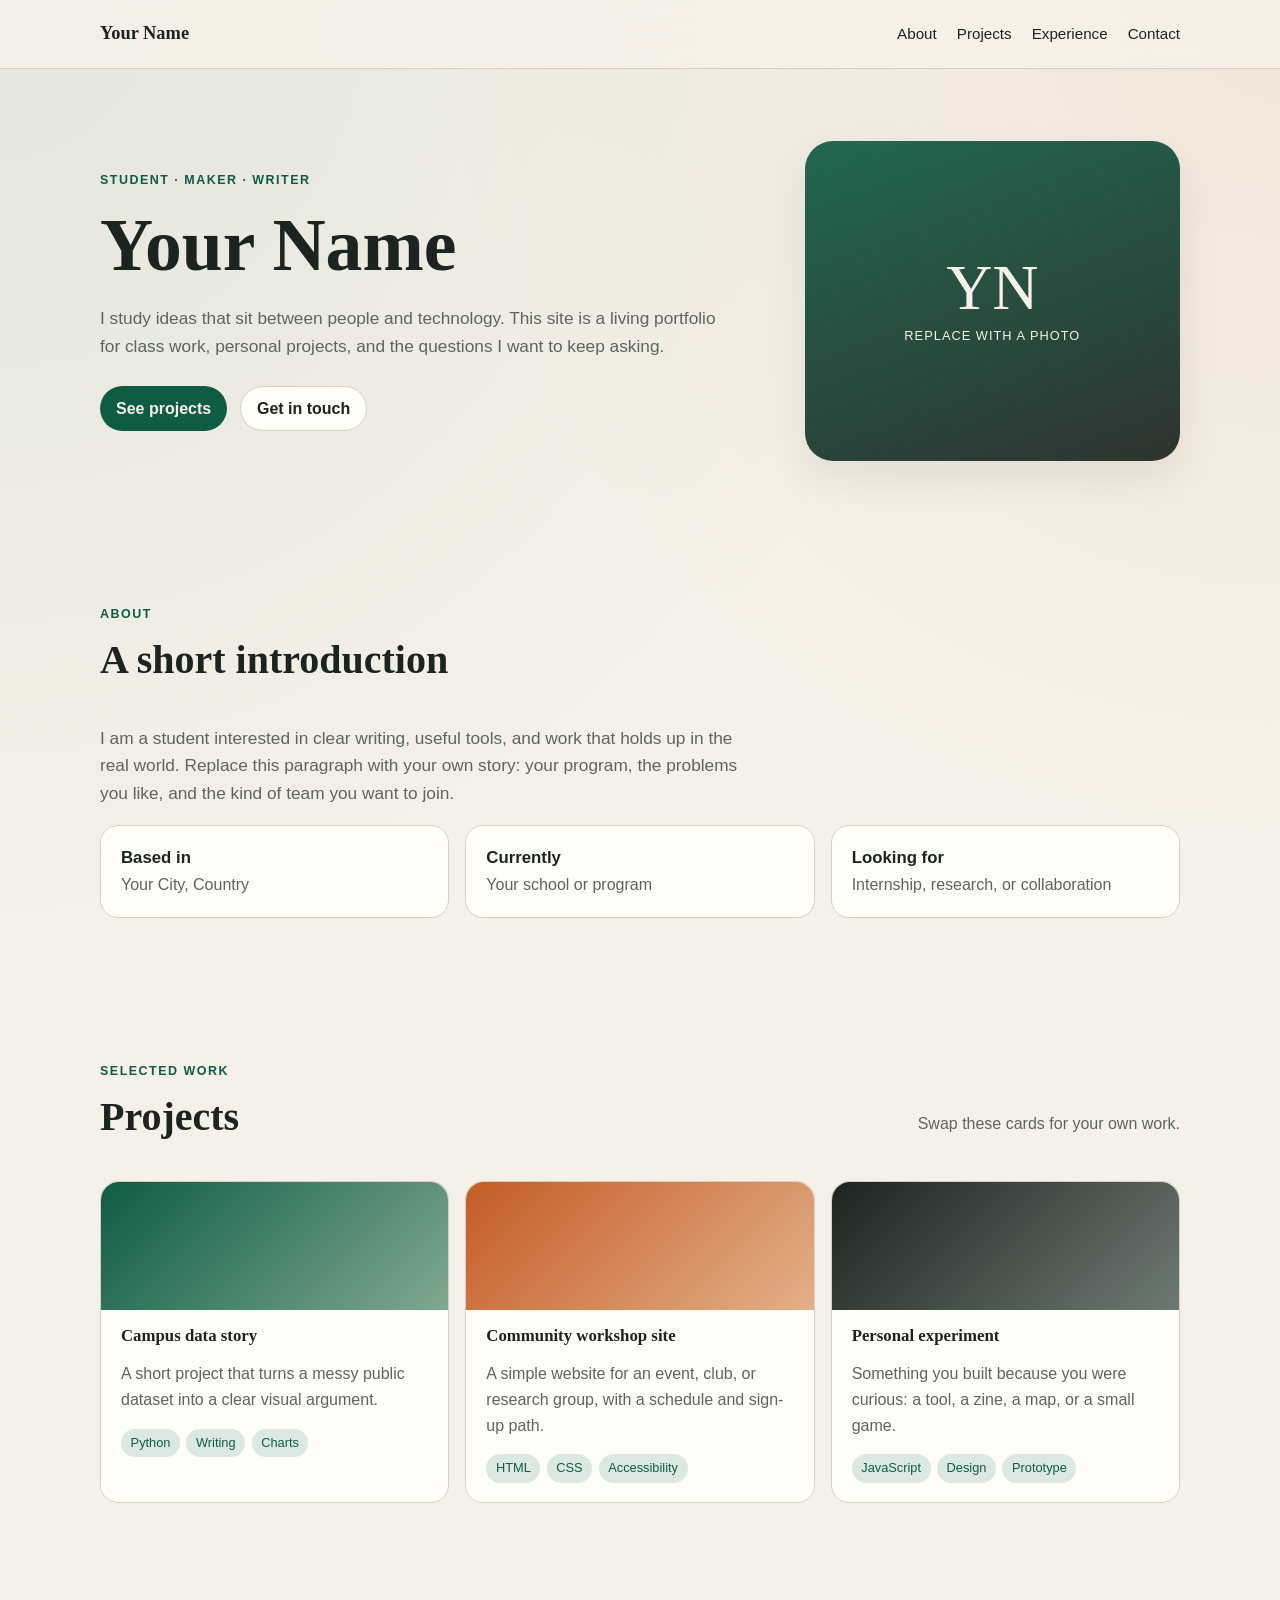
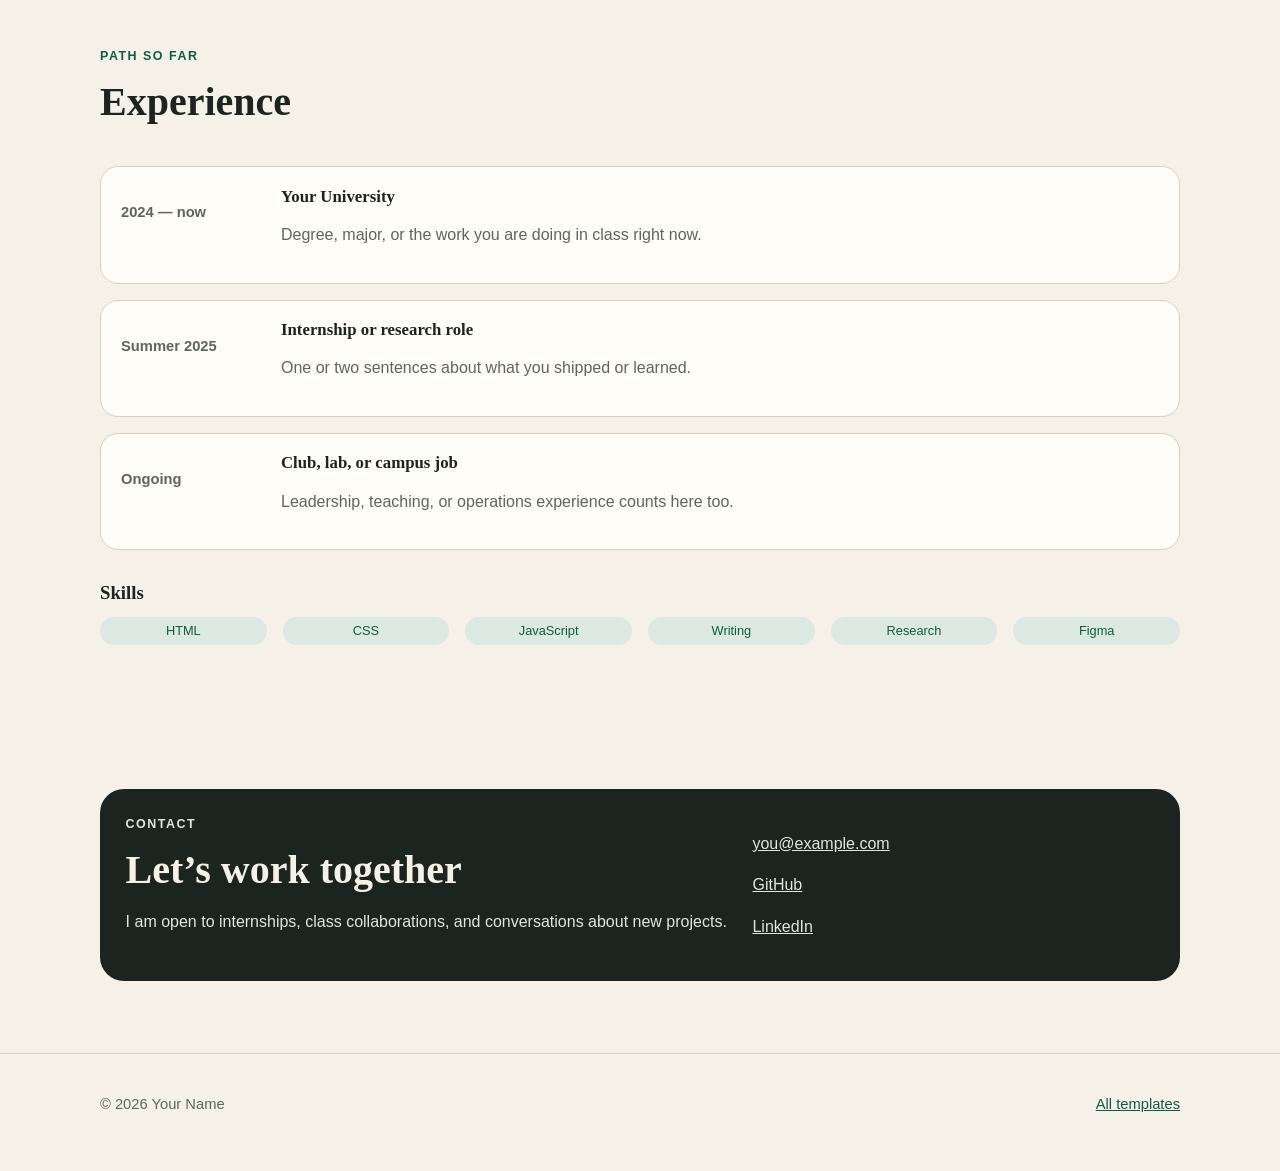
==== templates/editorial/index.html @ d3eb92d6 "Initial commit" ====
<!DOCTYPE html>
<html lang="en">
  <head>
    <meta charset="utf-8" />
    <meta name="viewport" content="width=device-width, initial-scale=1" />
    <!-- TODO: Replace "Your Name" and the description with your own details. -->
    <title>Your Name — Student Portfolio</title>
    <meta
      name="description"
      content="Personal website of Your Name, a student building projects in design, data, and the web."
    />
    <meta name="author" content="Your Name" />
    <meta name="robots" content="index, follow" />
    <link rel="canonical" href="https://YOUR-USERNAME.github.io/" />

    <meta property="og:type" content="website" />
    <meta property="og:title" content="Your Name — Student Portfolio" />
    <meta
      property="og:description"
      content="Projects, experience, and ways to get in touch."
    />
    <meta property="og:url" content="https://YOUR-USERNAME.github.io/" />
    <meta
      property="og:image"
      content="https://YOUR-USERNAME.github.io/assets/images/og-image.svg"
    />
    <meta name="twitter:card" content="summary_large_image" />
    <meta name="twitter:title" content="Your Name — Student Portfolio" />
    <meta
      name="twitter:description"
      content="Projects, experience, and ways to get in touch."
    />

    <link rel="icon" href="assets/images/favicon.svg" type="image/svg+xml" />
    <link rel="stylesheet" href="assets/css/styles.css" />
    <script src="/site-config.js"></script>
    <script src="/assets/js/apply-site-url.js"></script>

    <script type="application/ld+json">
      {
        "@context": "https://schema.org",
        "@type": "Person",
        "name": "Your Name",
        "url": "https://YOUR-USERNAME.github.io/",
        "jobTitle": "Student",
        "email": "mailto:you@example.com",
        "sameAs": [
          "https://github.com/YOUR-USERNAME",
          "https://www.linkedin.com/in/your-profile"
        ]
      }
    </script>
  </head>
  <body>
    <a class="skip-link" href="#main">Skip to content</a>

    <header class="site-header">
      <div class="wrap header-inner">
        <a class="logo" href="#top">Your Name</a>
        <button
          class="nav-toggle"
          type="button"
          data-nav-toggle
          aria-expanded="false"
          aria-controls="site-nav"
        >
          Menu
        </button>
        <nav id="site-nav" class="site-nav" data-nav aria-label="Primary">
          <a href="#about">About</a>
          <a href="#projects">Projects</a>
          <a href="#experience">Experience</a>
          <a href="#contact">Contact</a>
        </nav>
      </div>
    </header>

    <main id="main">
      <section class="wrap hero" id="top">
        <div>
          <p class="eyebrow">Student · Maker · Writer</p>
          <!-- TODO: Put your name and a one-line introduction here. -->
          <h1>Your Name</h1>
          <p class="lede">
            I study ideas that sit between people and technology. This site is a
            living portfolio for class work, personal projects, and the questions
            I want to keep asking.
          </p>
          <div class="hero-actions">
            <a class="button" href="#projects">See projects</a>
            <a class="button-secondary" href="#contact">Get in touch</a>
          </div>
        </div>
        <div class="portrait" aria-hidden="true">
          <div>
            <div class="portrait-mark">YN</div>
            <p>Replace with a photo</p>
          </div>
        </div>
      </section>

      <section class="wrap section" id="about">
        <div class="section-heading">
          <div>
            <p class="eyebrow">About</p>
            <h2>A short introduction</h2>
          </div>
        </div>
        <p class="section-intro">
          <!-- TODO: Write 2–4 sentences about who you are, what you study, and what you care about. -->
          I am a student interested in clear writing, useful tools, and work that
          holds up in the real world. Replace this paragraph with your own story:
          your program, the problems you like, and the kind of team you want to
          join.
        </p>
        <div class="facts">
          <article class="fact">
            <strong>Based in</strong>
            <span>Your City, Country</span>
          </article>
          <article class="fact">
            <strong>Currently</strong>
            <span>Your school or program</span>
          </article>
          <article class="fact">
            <strong>Looking for</strong>
            <span>Internship, research, or collaboration</span>
          </article>
        </div>
      </section>

      <section class="wrap section" id="projects">
        <div class="section-heading">
          <div>
            <p class="eyebrow">Selected work</p>
            <h2>Projects</h2>
          </div>
          <p class="muted">Swap these cards for your own work.</p>
        </div>
        <div class="cards">
          <article class="card">
            <div class="card-media one" aria-hidden="true"></div>
            <h3>Campus data story</h3>
            <p>
              A short project that turns a messy public dataset into a clear
              visual argument.
            </p>
            <ul class="tags">
              <li>Python</li>
              <li>Writing</li>
              <li>Charts</li>
            </ul>
          </article>
          <article class="card">
            <div class="card-media two" aria-hidden="true"></div>
            <h3>Community workshop site</h3>
            <p>
              A simple website for an event, club, or research group, with a
              schedule and sign-up path.
            </p>
            <ul class="tags">
              <li>HTML</li>
              <li>CSS</li>
              <li>Accessibility</li>
            </ul>
          </article>
          <article class="card">
            <div class="card-media three" aria-hidden="true"></div>
            <h3>Personal experiment</h3>
            <p>
              Something you built because you were curious: a tool, a zine, a
              map, or a small game.
            </p>
            <ul class="tags">
              <li>JavaScript</li>
              <li>Design</li>
              <li>Prototype</li>
            </ul>
          </article>
        </div>
      </section>

      <section class="wrap section" id="experience">
        <div class="section-heading">
          <div>
            <p class="eyebrow">Path so far</p>
            <h2>Experience</h2>
          </div>
        </div>
        <div class="timeline">
          <article class="timeline-item">
            <p class="when">2024 — now</p>
            <div>
              <h3>Your University</h3>
              <p>Degree, major, or the work you are doing in class right now.</p>
            </div>
          </article>
          <article class="timeline-item">
            <p class="when">Summer 2025</p>
            <div>
              <h3>Internship or research role</h3>
              <p>One or two sentences about what you shipped or learned.</p>
            </div>
          </article>
          <article class="timeline-item">
            <p class="when">Ongoing</p>
            <div>
              <h3>Club, lab, or campus job</h3>
              <p>Leadership, teaching, or operations experience counts here too.</p>
            </div>
          </article>
        </div>
        <h3 style="margin-top: 2rem">Skills</h3>
        <div class="chips" aria-label="Skills">
          <span>HTML</span>
          <span>CSS</span>
          <span>JavaScript</span>
          <span>Writing</span>
          <span>Research</span>
          <span>Figma</span>
        </div>
      </section>

      <section class="wrap section" id="contact">
        <div class="contact-panel">
          <div>
            <p class="eyebrow">Contact</p>
            <h2>Let’s work together</h2>
            <p>
              <!-- TODO: Replace these links with your real email, GitHub, and LinkedIn. -->
              I am open to internships, class collaborations, and conversations
              about new projects.
            </p>
          </div>
          <div>
            <p><a href="mailto:you@example.com">you@example.com</a></p>
            <p><a href="https://github.com/YOUR-USERNAME">GitHub</a></p>
            <p><a href="https://www.linkedin.com/in/your-profile">LinkedIn</a></p>
          </div>
        </div>
      </section>
    </main>

    <footer class="site-footer">
      <div class="wrap footer-inner">
        <p>© <span data-year>2026</span> Your Name</p>
        <p><a href="/gallery/">All templates</a></p>
      </div>
    </footer>

    <script src="assets/js/main.js"></script>
  </body>
</html>
---- templates/editorial/assets/css/styles.css ----
:root {
  --bg: #f6f1e8;
  --bg-elevated: #fffdf8;
  --ink: #1c241f;
  --muted: #5c665f;
  --line: #d8cfc0;
  --accent: #0f5c45;
  --accent-soft: #dce8e2;
  --highlight: #c45c26;
  --shadow: 0 18px 40px rgba(28, 36, 31, 0.08);
  --radius: 18px;
  --max: 1080px;
  --serif: "Iowan Old Style", "Palatino Linotype", Palatino, "Times New Roman", serif;
  --sans: "Avenir Next", "Segoe UI", "Helvetica Neue", sans-serif;
}

*,
*::before,
*::after {
  box-sizing: border-box;
}

html {
  scroll-behavior: smooth;
}

body {
  margin: 0;
  color: var(--ink);
  background:
    radial-gradient(circle at top left, rgba(15, 92, 69, 0.08), transparent 32%),
    radial-gradient(circle at top right, rgba(196, 92, 38, 0.08), transparent 28%),
    var(--bg);
  font-family: var(--sans);
  line-height: 1.6;
}

img {
  max-width: 100%;
  display: block;
}

a {
  color: var(--accent);
}

a:hover {
  color: var(--highlight);
}

.skip-link {
  position: absolute;
  left: 1rem;
  top: -3rem;
  z-index: 20;
  padding: 0.6rem 0.9rem;
  background: var(--ink);
  color: var(--bg);
  text-decoration: none;
}

.skip-link:focus {
  top: 1rem;
}

.wrap {
  width: min(var(--max), calc(100% - 2rem));
  margin-inline: auto;
}

.site-header {
  position: sticky;
  top: 0;
  z-index: 10;
  backdrop-filter: blur(16px);
  background: rgba(246, 241, 232, 0.88);
  border-bottom: 1px solid var(--line);
}

.header-inner {
  display: flex;
  align-items: center;
  justify-content: space-between;
  gap: 1rem;
  min-height: 4.25rem;
}

.logo {
  color: var(--ink);
  text-decoration: none;
  font-family: var(--serif);
  font-size: 1.15rem;
  font-weight: 700;
}

.nav-toggle {
  display: none;
  border: 1px solid var(--line);
  background: var(--bg-elevated);
  color: var(--ink);
  border-radius: 999px;
  padding: 0.45rem 0.8rem;
  font: inherit;
}

.site-nav {
  display: flex;
  gap: 1.25rem;
}

.site-nav a {
  color: var(--ink);
  text-decoration: none;
  font-size: 0.95rem;
}

.site-nav a:hover,
.site-nav a:focus-visible {
  color: var(--accent);
}

.hero,
.section {
  padding: 4.5rem 0;
}

.hero {
  display: grid;
  grid-template-columns: 1.4fr 0.8fr;
  gap: 3rem;
  align-items: center;
}

.eyebrow {
  margin: 0 0 0.75rem;
  color: var(--accent);
  letter-spacing: 0.12em;
  text-transform: uppercase;
  font-size: 0.78rem;
  font-weight: 700;
}

h1,
h2,
h3 {
  font-family: var(--serif);
  line-height: 1.15;
  margin: 0 0 0.8rem;
}

h1 {
  font-size: clamp(2.6rem, 6vw, 4.6rem);
}

h2 {
  font-size: clamp(1.8rem, 4vw, 2.5rem);
}

.lede,
.section-intro {
  max-width: 40rem;
  color: var(--muted);
  font-size: 1.08rem;
}

.hero-actions {
  display: flex;
  flex-wrap: wrap;
  gap: 0.8rem;
  margin-top: 1.6rem;
}

.button,
.button-secondary {
  display: inline-flex;
  align-items: center;
  justify-content: center;
  min-height: 2.7rem;
  padding: 0.55rem 1rem;
  border-radius: 999px;
  text-decoration: none;
  font-weight: 600;
}

.button {
  background: var(--accent);
  color: #f6f1e8;
}

.button:hover {
  background: #0b4635;
  color: #f6f1e8;
}

.button-secondary {
  border: 1px solid var(--line);
  color: var(--ink);
  background: var(--bg-elevated);
}

.portrait {
  min-height: 320px;
  border-radius: 28px;
  background:
    linear-gradient(160deg, rgba(15, 92, 69, 0.92), rgba(28, 36, 31, 0.92)),
    repeating-linear-gradient(
      -32deg,
      transparent,
      transparent 12px,
      rgba(246, 241, 232, 0.08) 12px,
      rgba(246, 241, 232, 0.08) 13px
    );
  color: #f6f1e8;
  display: grid;
  place-items: center;
  text-align: center;
  box-shadow: var(--shadow);
}

.portrait-mark {
  font-family: var(--serif);
  font-size: 4rem;
  line-height: 1;
}

.portrait p {
  margin: 0.4rem 0 0;
  letter-spacing: 0.08em;
  text-transform: uppercase;
  font-size: 0.8rem;
}

.section-heading {
  display: flex;
  justify-content: space-between;
  gap: 1rem;
  align-items: end;
  margin-bottom: 1.8rem;
}

.facts,
.cards,
.chips {
  display: grid;
  gap: 1rem;
}

.facts {
  grid-template-columns: repeat(3, 1fr);
}

.fact,
.card,
.timeline-item {
  background: var(--bg-elevated);
  border: 1px solid var(--line);
  border-radius: var(--radius);
  padding: 1.2rem 1.25rem;
}

.fact strong,
.card h3,
.timeline-item h3 {
  display: block;
  font-size: 1.05rem;
}

.fact span,
.muted,
.card p,
.timeline-item p {
  color: var(--muted);
}

.cards {
  grid-template-columns: repeat(3, 1fr);
}

.card-media {
  height: 8rem;
  margin: -1.2rem -1.25rem 1rem;
  border-radius: var(--radius) var(--radius) 0 0;
}

.card-media.one {
  background: linear-gradient(135deg, #0f5c45, #7fa98f);
}

.card-media.two {
  background: linear-gradient(135deg, #c45c26, #e3b089);
}

.card-media.three {
  background: linear-gradient(135deg, #1c241f, #6d7a72);
}

.tags {
  display: flex;
  flex-wrap: wrap;
  gap: 0.4rem;
  margin: 0.8rem 0 0;
  padding: 0;
  list-style: none;
}

.tags li,
.chips span {
  padding: 0.25rem 0.6rem;
  border-radius: 999px;
  background: var(--accent-soft);
  color: var(--accent);
  font-size: 0.8rem;
}

.chips {
  grid-template-columns: repeat(auto-fit, minmax(8rem, 1fr));
}

.chips span {
  text-align: center;
}

.timeline {
  display: grid;
  gap: 1rem;
}

.timeline-item {
  display: grid;
  grid-template-columns: 9rem 1fr;
  gap: 1rem;
}

.when {
  color: var(--accent);
  font-weight: 700;
  font-size: 0.92rem;
}

.contact-panel {
  display: grid;
  grid-template-columns: 1.2fr 0.8fr;
  gap: 1.5rem;
  padding: 1.6rem;
  border-radius: 24px;
  background: var(--ink);
  color: #f6f1e8;
}

.contact-panel p,
.contact-panel a {
  color: #dce8e2;
}

.site-footer {
  border-top: 1px solid var(--line);
  padding: 1.5rem 0 2.5rem;
  color: var(--muted);
  font-size: 0.92rem;
}

.footer-inner {
  display: flex;
  justify-content: space-between;
  gap: 1rem;
}

.missing {
  min-height: 70vh;
  display: grid;
  align-content: center;
}

:focus-visible {
  outline: 3px solid var(--highlight);
  outline-offset: 3px;
}

@media (max-width: 860px) {
  .nav-toggle {
    display: inline-flex;
  }

  .site-nav {
    display: none;
    position: absolute;
    top: 4.25rem;
    right: 1rem;
    left: 1rem;
    padding: 1rem;
    flex-direction: column;
    background: var(--bg-elevated);
    border: 1px solid var(--line);
    border-radius: 16px;
    box-shadow: var(--shadow);
  }

  .site-nav.is-open {
    display: flex;
  }

  .hero,
  .facts,
  .cards,
  .timeline-item,
  .contact-panel,
  .footer-inner,
  .section-heading {
    grid-template-columns: 1fr;
    display: grid;
  }

  .hero,
  .section {
    padding: 3rem 0;
  }

  .footer-inner {
    gap: 0.4rem;
  }
}
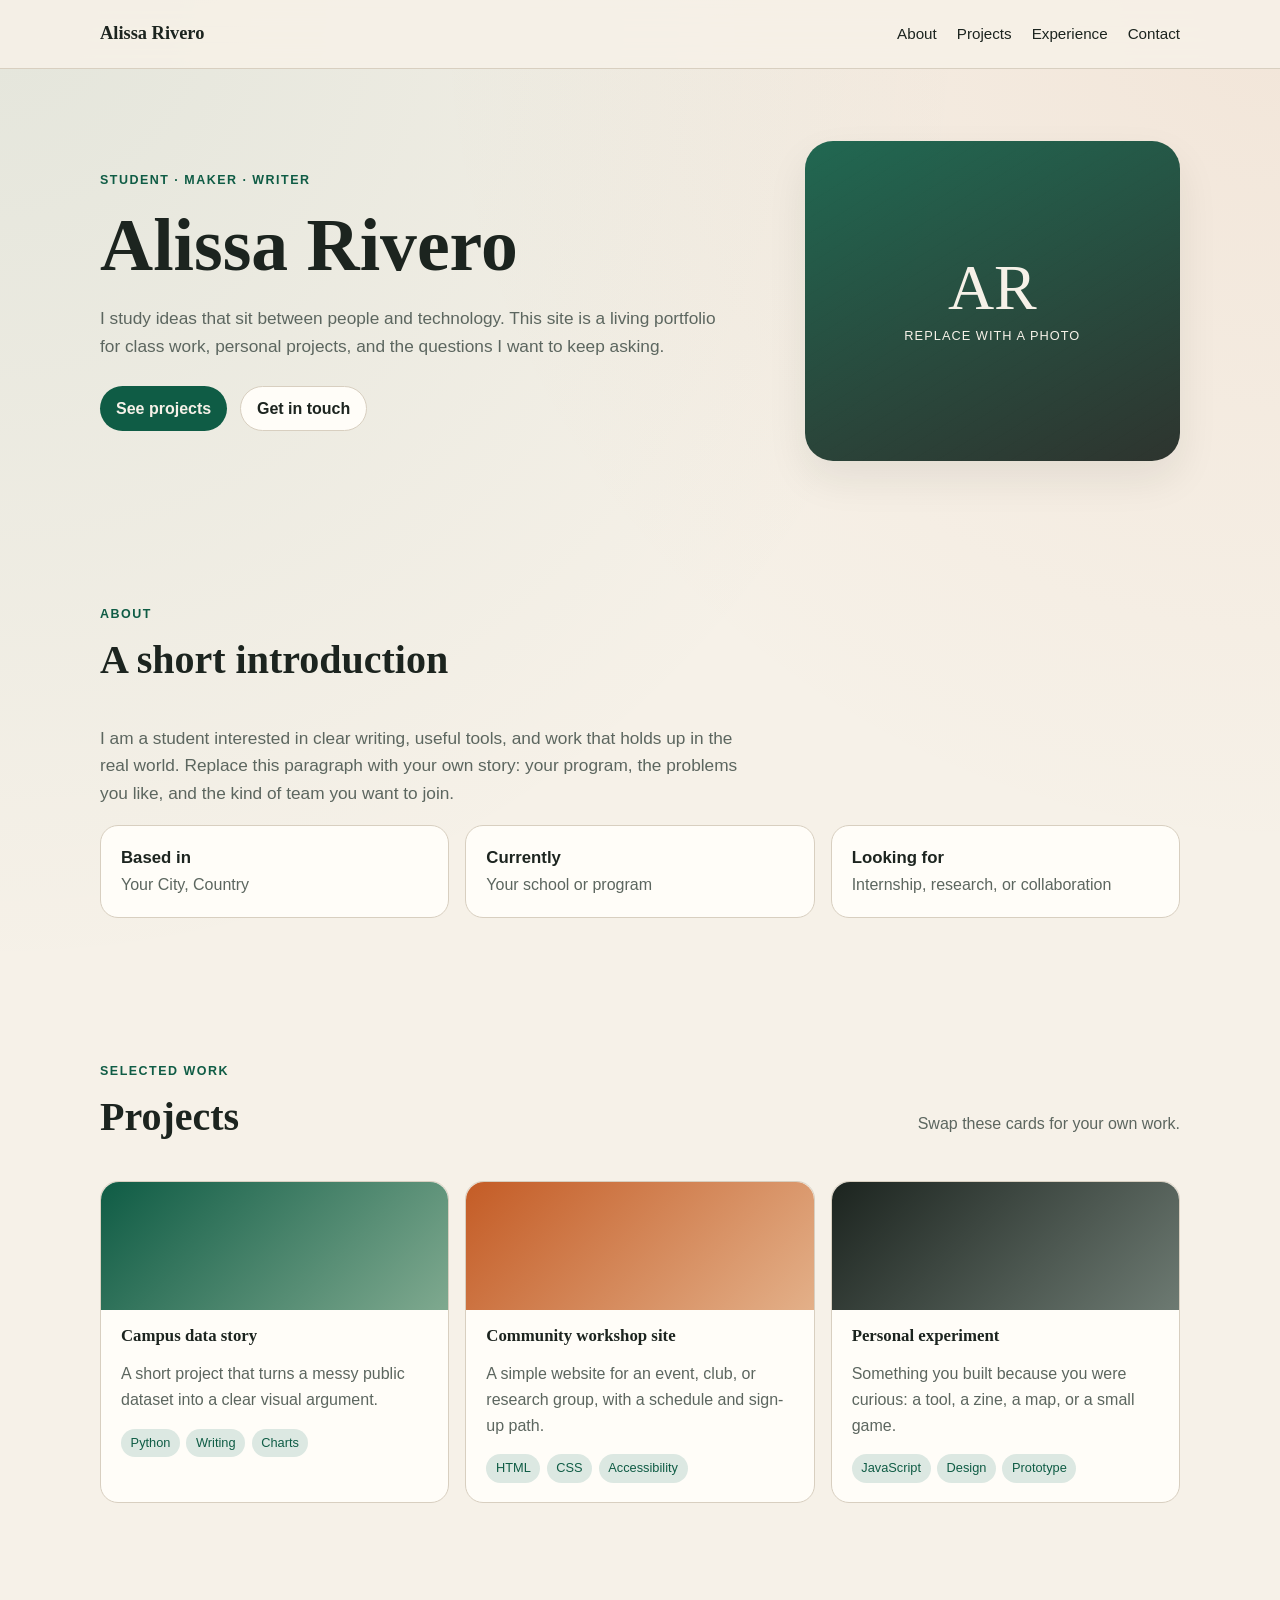
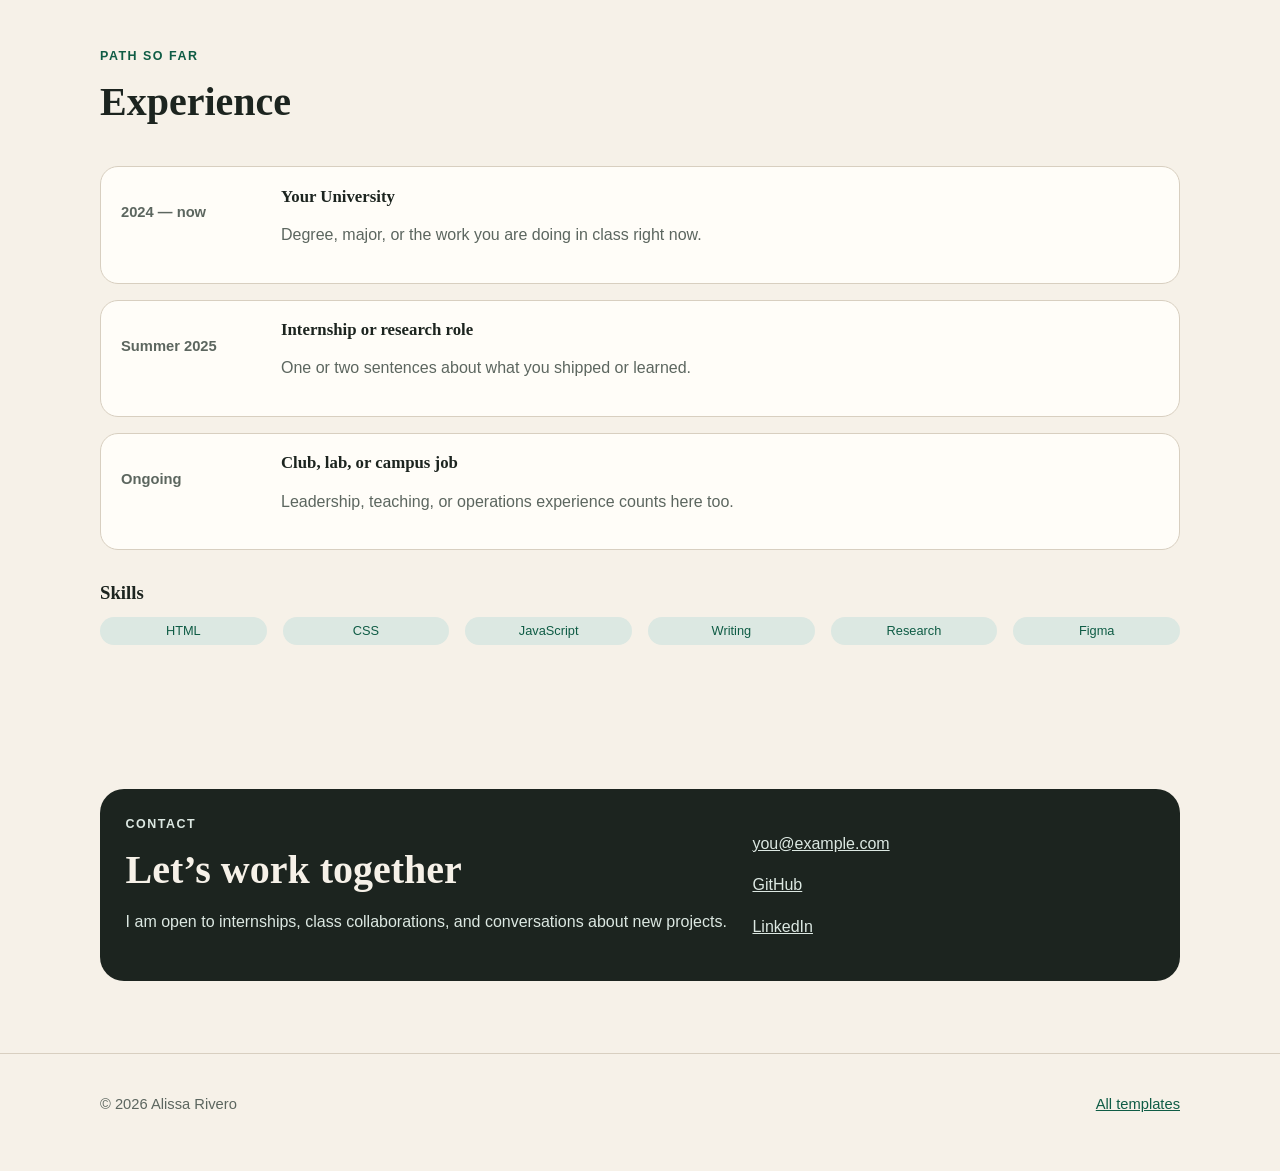
==== commit 62487ba0: "Add a looping underwater background video and Alissa Rivero's name across the site. Co-authored-by: " ====
--- a/templates/editorial/index.html
+++ b/templates/editorial/index.html
@@ -3,18 +3,17 @@
   <head>
     <meta charset="utf-8" />
     <meta name="viewport" content="width=device-width, initial-scale=1" />
-    <!-- TODO: Replace "Your Name" and the description with your own details. -->
-    <title>Your Name — Student Portfolio</title>
+    <title>Alissa Rivero — Student Portfolio</title>
     <meta
       name="description"
-      content="Personal website of Your Name, a student building projects in design, data, and the web."
-    />
-    <meta name="author" content="Your Name" />
+      content="Personal website of Alissa Rivero, a student building projects in design, data, and the web."
+    />
+    <meta name="author" content="Alissa Rivero" />
     <meta name="robots" content="index, follow" />
     <link rel="canonical" href="https://YOUR-USERNAME.github.io/" />
 
     <meta property="og:type" content="website" />
-    <meta property="og:title" content="Your Name — Student Portfolio" />
+    <meta property="og:title" content="Alissa Rivero — Student Portfolio" />
     <meta
       property="og:description"
       content="Projects, experience, and ways to get in touch."
@@ -25,7 +24,7 @@
       content="https://YOUR-USERNAME.github.io/assets/images/og-image.svg"
     />
     <meta name="twitter:card" content="summary_large_image" />
-    <meta name="twitter:title" content="Your Name — Student Portfolio" />
+    <meta name="twitter:title" content="Alissa Rivero — Student Portfolio" />
     <meta
       name="twitter:description"
       content="Projects, experience, and ways to get in touch."
@@ -40,7 +39,7 @@
       {
         "@context": "https://schema.org",
         "@type": "Person",
-        "name": "Your Name",
+        "name": "Alissa Rivero",
         "url": "https://YOUR-USERNAME.github.io/",
         "jobTitle": "Student",
         "email": "mailto:you@example.com",
@@ -56,7 +55,7 @@
 
     <header class="site-header">
       <div class="wrap header-inner">
-        <a class="logo" href="#top">Your Name</a>
+        <a class="logo" href="#top">Alissa Rivero</a>
         <button
           class="nav-toggle"
           type="button"
@@ -79,8 +78,7 @@
       <section class="wrap hero" id="top">
         <div>
           <p class="eyebrow">Student · Maker · Writer</p>
-          <!-- TODO: Put your name and a one-line introduction here. -->
-          <h1>Your Name</h1>
+          <h1>Alissa Rivero</h1>
           <p class="lede">
             I study ideas that sit between people and technology. This site is a
             living portfolio for class work, personal projects, and the questions
@@ -93,7 +91,7 @@
         </div>
         <div class="portrait" aria-hidden="true">
           <div>
-            <div class="portrait-mark">YN</div>
+            <div class="portrait-mark">AR</div>
             <p>Replace with a photo</p>
           </div>
         </div>
@@ -243,7 +241,7 @@
 
     <footer class="site-footer">
       <div class="wrap footer-inner">
-        <p>© <span data-year>2026</span> Your Name</p>
+        <p>© <span data-year>2026</span> Alissa Rivero</p>
         <p><a href="/gallery/">All templates</a></p>
       </div>
     </footer>
